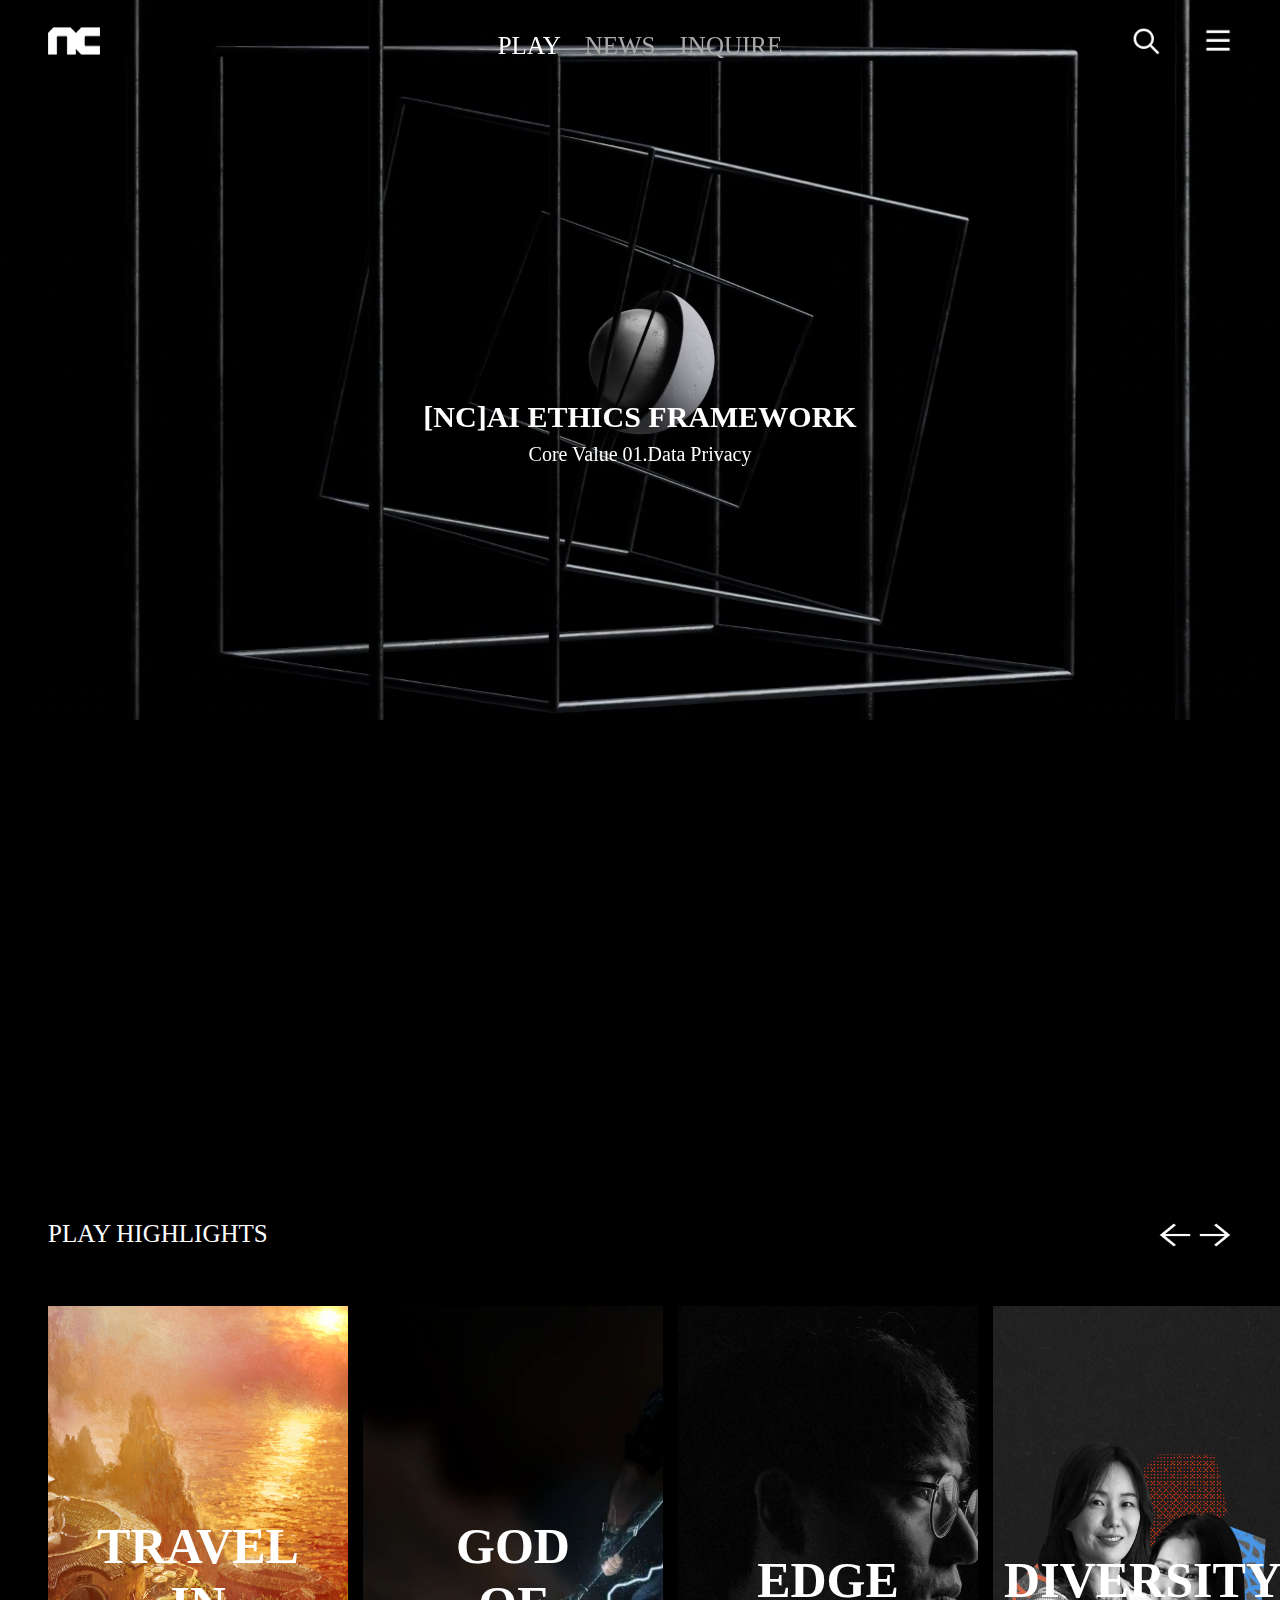
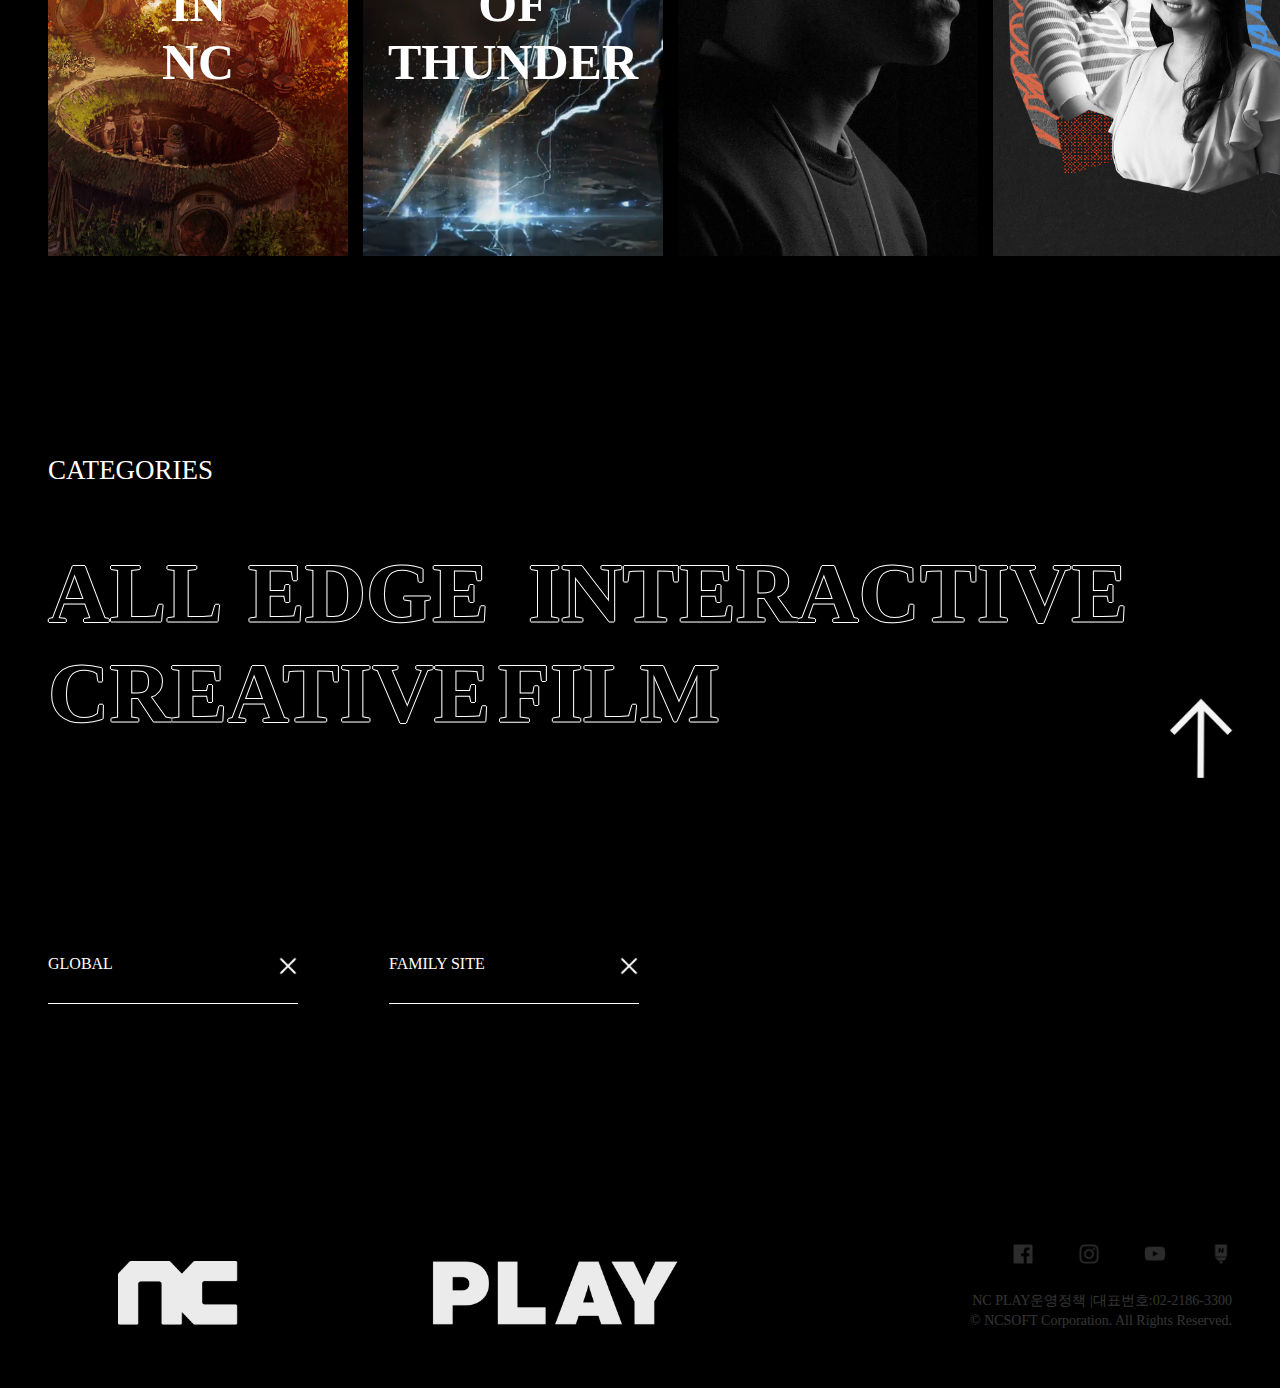
==== index.html @ 466b3824 "Add files via upload" ====
<!DOCTYPE html>
<html lang="en">
<head>
    <meta charset="UTF-8">
    <meta http-equiv="X-UA-Compatible" content="IE=edge">
    <meta name="viewport" content="width=device-width, initial-scale=1.0">
    <title>NCSOFT</title>
    <link rel="stylesheet" href="css/main.css">
    <link rel="preconnect" href="https://fonts.googleapis.com">
    <link rel="preconnect" href="https://fonts.gstatic.com" crossorigin>
</head>
<body>
<hr />
<div id="wrap">
    <!-- main_visual -->
    <div class="main_visual">
        <h2 class="blind">메인 배너</h2>
        <div class="banner">
            <video muted autoplay loop>
                <source src="images/Play/main_visual_video1.mp4" type="video/mp4">
            </video>
            <p>[NC]AI ETHICS FRAMEWORK<br />
            <em>Core Value 01.Data Privacy</em></p>
            <div class="banner_bg"></div>
        </div>
    </div>
    <!-- //main_visual -->
    <hr />

    <!-- header -->
    <header id="header">
    <!-- header_wrap -->
    <div class="header_wrap">
        <!-- header_inner -->
        <div class="header_inner">
            <!-- 로고 -->
            <h1 class="logo"><a href="index.html">NCSOFT로고</a></h1>
            <!-- 주메뉴 -->
            <nav class="gnb">
            <h2 class="blind">주메뉴</h2>
            <ul>
            <li class="on"><a href="index.html">PLAY</a></li>
            <li><a href="sub1.html">NEWS</a></li>
            <li><a href="sub2.html">INQUIRE</a></li>
            </ul>
            </nav>
            <!-- 전체메뉴 -->
            <div class="allMenu">
                <h2 class="blind">메뉴 전체보기</h2>
                <dl class="topMenu"><a href="#"></a>
                    <dt class="blind">탑메뉴</dt>
                    <dd><a href="#">PLAY</a>
                        <ul>
                        <li><a href="#">ALL</a></li>
                        <li><a href="#">EDGE</a></li>
                        <li><a href="#">INTERACTIVE</a></li>
                        <li><a href="#">CREATIVE</a></li>
                        <li><a href="#">FILM</a></li>
                        </ul>
                    </dd>
                    <dd><a href="#">NEWS</a>
                        <ul>
                        <li><a href="#">ALL</a></li>
                        <li><a href="#">INSIDE NC</a></li>
                        <li><a href="#">ESG</a></li>
                        <li><a href="#">FEATURED</a></li>
                        <li><a href="#">BRANDS</a></li>
                        <li><a href="#">R&D</a></li>
                        <li><a href="#">PRESS RELEASE</a></li>
                        </ul>
                    </dd>
                    <dd><a hef="#">SOCIAL</a>
                        <ul>
                        <li><a href="https://www.facebook.com/NCSOFT.Korea">FACEBOOK</a></li>
                        <li><a href="https://www.instagram.com/ncsoft.official/">INSTAGRAM</a></li>
                        <li><a href="https://www.youtube.com/user/ncsoft">YOUTUBE</a></li>
                        <li><a href="https://post.naver.com/ncsoft-corp">NAVER POST</a></li>
                        </ul>
                    </dd>
                    <dd><a href="#">GLOBAL</a>
                        <ul>
                        <li><a href="#">한국어</a></li>
                        <li><a href="#">ENGLISH</a></li>
                        <li><a href="#">日本語</a></li>
                        <li><a href="#">中文-繁體</a></li>
                        <li><a href="#">Tiếng Việt</a></li>
                        </ul>
                    </dd>
                </dl>
                <div class="topMenu_bg"></div>
            </div>
            <!-- 검색버튼 -->
            <a href="#" title="검색입력서식 열기" class="srch_open">검색서식열기</a>
        </div>
    <!-- //header_inner -->
    </div>
    <!-- 검색박스 -->
    <div class="srch_inner">
        <form action="#" method="get" class="srch">
            <fieldset>
            <legend class="blind">검색하기</legend>
                <label for="srch" class="blind">Search</label>
                <input type="serch" id="srch" placeholder="Search...">
                <button type="submit">검색</button>
            </fieldset>
            <dl>
                <dt>QUICK LINKS</dt>
                <dd><a href="#">버프툰</a></dd>
                <dd><a href="#">The Game Art</a></dd>
                <dd><a href="#">EDGE</a></dd>
                <dd><a href="#">Stories</a></dd>
            </dl>
        </form>
    </div>
    <a href="#" title="통합검색 닫기" class="btn_srch_close">통합검색 닫기</a>
    </header>
    <!-- //header_wrap -->
    <!-- //header -->
    <hr />

    

    <!-- container -->
    <main id="container">
        <!-- content1 -->
        <div class="content1">
            <div class="content1_inner">
                <h3>PLAY HIGHLIGHTS</h3>
                <div class="cont1_arrow">
                    <a href="#" class="btn_prev">이전 스크롤</a>
                    <a href="#" class="btn_next">다음 스크롤</a>
                </div>
                <div class="article_wrap">
                <!-- 1 -->
                <article>
                    <a href="#">
                        <span><img src="images/Play/content1_article1.png" alt="TRAVEL IN NC"></span>
                        <video  muted autoplay loop >
                            <source src="images/Play/vid_content1_article1.mp4" type="video/mp4">
                        </video>
                        <h4>TRAVEL<br/>IN<br/>NC</h4>
                        <a href="#" class="btn_more" alt="더보기"></a>
                    </a>
                </article>
                <!-- 2 -->
                <article>
                    <a href="#">
                        <span><img src="images/Play/content1_article2.png" alt="GOD OF THUNDER"></span>
                        <h4>GOD<br/>OF<br/>THUNDER</h4>
                        <a href="#" class="btn_more" alt="더보기"></a>
                    </a>
                </article>
                <!-- 3 -->
                <article>
                    <a href="#">
                        <span><img src="images/Play/vid_content1_article3.png" alt="EDGE"></span>
                        <!-- <video muted autoplay loop>
                            <source src="images/Play/vid_content1_article3.png" type="video/mp4">
                        </video> -->
                        <h4>EDGE</h4>
                        <a href="#" class="btn_more" alt="더보기"></a>
                    </a>
                </article>
                <!-- 4 -->
                <article>
                    <a href="#">
                        <span><img src="images/Play/content1_article4.png" alt="DIVERSITY"></span>
                        <video width="348" height="625" muted autoplay loop>
                            <source src="images/Play/vid_content1_article4.mp4" type="video/mp4">
                        </video>
                        <h4>DIVERSITY</h4>
                        <a href="#" class="btn_more" alt="더보기"></a>
                    </a>
                </article>
                <!-- 5 -->
                <article>
                    <a href="#">
                        <span><img src="images/Play/content1_article5.jpg" alt="GUILD WARS2"></span>
                        <!-- <video muted autoplay loop>
                            <source src="images/Play/vid_content1_article5.mp4" type="video/mp4">
                        </video> -->
                        <h4>GUILD<br/>WARS2</h4>
                        <a href="#" class="btn_more" alt="더보기"></a>
                    </a>
                </article>
                <!-- 6 -->
                <article>
                    <a href="#">
                        <span><img src="images/Play/content1_article6.png" alt="NC PLAY"></span>
                        <h4>NC<br/>PLAY</h4>
                        <a href="#" class="btn_more" alt="더보기"></a>
                    </a>
                </article>
                <!-- 7 -->
                <article>
                    <a href="#">
                        <span><img src="images/Play/content1_article7.png" alt="AI FRAME WORK"></span>
                        <h4>AI<br/>FRAME<br/>WORK</h4>
                        <a href="#" class="btn_more" alt="더보기"></a>
                    </a>
                </article>
                <!-- 8 -->
                <article>
                    <a href="#">
                        <span><img src="images/Play/content1_article8.jpg" alt="LINEAGE MONSTER ENCY"></span>
                        <h4>LINEAGE<br/>MONSTER<br/>ENCY</h4>
                        <a href="#" class="btn_more" alt="더보기"></a>
                    </a>
                </article>
                </div>
            </div>
        </div>
        <!-- //content1 -->

        <!-- content2 -->
        <div class="content2">
            <div class="content2_inner">
                <h3>CATEGORIES</h3>
                <ul>
                    <li><a href="#">ALL</a></li>
                    <li><a href="#">EDGE</a></li>
                    <li><a href="#">INTERACTIVE</a></li>
                    <li><a href="#">CREATIVE</a></li>
                    <li><a href="#">FILM</a></li>
                </ul>
                <div class="lis">
                <!-- 1 -->
                <article>
                    <a href="#">
                        <span><img src="images/Play/sub/content2_article1.png" alt="Stories"></span>
                        <p>2022.09.20 <span>Stories</span></p>
                        <h4>Guild Wars 2,Blade &amp; Soul|<br/>
                        Travel in NC #Autumn</h4>
                        <a href="#" class="btn_more" alt="더보기"></a>
                    </a>
                </article>
                <!-- 2 -->
                <article>
                    <a href="#">
                        <span><img src="images/Play/sub/content2_article2.png" alt="EDGE"></span>
                        <p>2022.09.20 <span>EDGE</span></p>
                        <h4>EDGE| AI에게 노래를 가르쳐주다</h4>
                        <a href="#" class="btn_more" alt="더보기"></a>
                    </a>
                </article>
                <!-- 3 -->
                <article>
                    <a href="#">
                        <span><img src="images/Play/sub/content2_article3.png" alt="EDGE"></span>
                        <p>2022.09.13 <span>EDGE</span></p>
                        <h4>EDGE|리니지W,또 다른 W를<br/>
                        만나다</h4>
                        <a href="#" class="btn_more" alt="더보기"></a>
                    </a>
                </article>
                <!-- 4 -->
                <article>
                    <a href="#">
                        <span><img src="images/Play/sub/content2_article4.jpg" alt="IP"></span>
                        <p>2022.09.07 <span>IP</span></p>
                        <h4>Lineage W x WONSOJU BI 영상</h4>
                        <a href="#" class="btn_more" alt="더보기"></a>
                    </a>
                </article>
                <!-- 5 -->
                <article>
                    <a href="#">
                        <span><img src="images/Play/sub/content2_article5.jpg" alt="IP"></span>
                        <p>2022.09.07 <span>IP</span></p>
                        <h4>Lineage W x WONSOJU</h4>
                        <a href="#" class="btn_more" alt="더보기"></a>
                    </a>
                </article>
                <!-- 6 -->
                <article>
                    <a href="#">
                        <span><img src="images/Play/sub/content2_article6.jpg" alt="IP"></span>
                        <p>2022.09.07 <span>IP</span></p>
                        <h4>Lineage W x WONSOJU 티징 영상</h4>
                        <a href="#" class="btn_more" alt="더보기"></a>
                    </a>
                </article>
                <!-- 7 -->
                <article>
                    <a href="#">
                        <span><img src="images/Play/sub/content2_article7.png" alt="Sound"></span>
                        <p>2022.09.07 <span>Sound</span></p>
                        <h4>The Making of &lt;Blade&amp;Soul2&gt; Sound<br />
                        Part2.MUSIC DESIGN</h4>
                        <a href="#" class="btn_more" alt="더보기"></a>
                    </a>
                </article>
                <!-- 8 -->
                <article>
                    <a href="#">
                        <span><img src="images/Play/sub/content2_article8.jpg" alt="IP"></span>
                        <p>2022.09.07 <span>IP</span></p>
                        <h4>Guild Wars 2|10thAnniversary<br />
                        Community Event Sketch</h4>
                        <a href="#" class="btn_more" alt="더보기"></a>
                    </a>
                </article>
                <!-- 9 -->
                <article>
                    <a href="#">
                        <span><img src="images/Play/sub/content2_article9.png" alt="EDGE"></span>
                        <p>2022.09.06 <span>EDGE</span></p>
                        <h4>EDGE|10년이란 시간이 빚어낸 길드워2</h4>
                        <a href="#" class="btn_more" alt="더보기"></a>
                    </a>
                </article>
                <!-- 10 -->
                <article>
                    <a href="#">
                        <span><img src="images/Play/sub/content2_article10.png" alt="Sound"></span>
                        <p>2022.09.01 <span>EDGE</span></p>
                        <h4>&lt;Blade&amp;Soul2&gt; 1st 10thAnniversary:REBORN</h4>
                        <a href="#" class="btn_more" alt="더보기"></a>
                    </a>
                </article>
                <!-- 11 -->
                <article>
                    <a href="#">
                        <span><img src="images/Play/sub/content2_article11.png" alt="Sound"></span>
                        <p>2022.08.31 <span>EDGE</span></p>
                        <h4>The Making of &lt;Blade&amp;Soul2&gt; Sound<br/>
                        Part1.SOUND DESIGN</h4>
                        <a href="#" class="btn_more" alt="더보기"></a>
                    </a>
                </article>
                <!-- 12 -->
                <article>
                    <a href="#">
                        <span><img src="images/Play/sub/content2_article12.png" alt="EDGE"></span>
                        <p>2022.08.30 <span>EDGE</span></p>
                        <h4>EDGE|창원NC파크,TL테마파크가 되다</h4>
                        <a href="#" class="btn_more" alt="더보기"></a>
                    </a>
                </article>
                </div>
                <div class="content2_inner_on_bg"></div>
            </div>
            <a href="#">+ VIEW MORE 1/20</a>
        </div>
        <!-- //content2 -->

        <!-- content3 -->
        <div class="content3">
            <div class="content3_inner">
                <div>
                    <div><a href="#">GLOBAL</a></div>
                <ul>
                <li><a href="#">한국어</a></li>
                <li><a href="#">ENGLISH</a></li>
                <li><a href="#">日本語</a></li>
                <li><a href="#">中文-繁體</a></li>
                <li><a href="#">Tiếng Việt</a></li>
                </ul>
                </div>
                <div>
                    <div><a href="#">FAMILY SITE</a></div>
                <ul>
                <li><a href="#">NCSOFT</a></li>
                <li><a href="#">NC DINOS</a></li>
                <li><a href="#">NC CULTURAL FOUNDATION</a></li>
                <li><a href="#">PLAYNC</a></li>
                <li><a href="#">NCSOFT CAREER</a></li>
                </ul>
                </div>
            </div>
        </div>
        <!-- //content3 -->
    </main>
    <!-- //container -->

    <!-- footer -->
    <footer id="footer">
        <div class="footer_inner">
            <h2 class="blind">footer 로고</h2>
            <div class="foot_banner">
                <video class="foot_video" muted autoplay loop>
                    <source src="images/Play/play_novel_footer_0712.mp4" type="video/mp4">
                </video>
                <div class="foot_banner_bg"></div>
            </div>
            <div class="sns">
                <ul>
                <li><a href="#"><img src="images/Play/sns-fb-dark.png" alt="페이스북"></a></li>
                <li><a href="#"><img src="images/Play/sns-instagram-dark.png" alt="인스타그램"></a></li>
                <li><a href="#"><img src="images/Play/sns-youtube-dark.png" alt="유튜브"></a></li>
                <li><a href="#"><img src="images/Play/sns-naverpost-dark.png" alt="네이버 포스트"></a></li>
                </ul>
            </div>
            <address>
                <span>NC PLAY운영정책 |</span><span>대표번호:02-2186-3300</span>
            </address>
            <div class="copy">&copy; NCSOFT Corporation. All Rights Reserved.</div>
        </div>
        <div class="top">
            <a href="#"><img src="images/Play/go-top-arrow-dark.png" alt="페이지 처음으로 이동"></a>
        </div>
    </footer>
    <!-- //footer -->
</div>
</body>
<script defer src="js/main.js"></script>
</html>
---- css/main.css ----
/* main.css */
@import url(reset.css);
/* font-family: 'Noto Sans KR', sans-serif; */
a{text-decoration: none;}
body{min-width: 768px}

/* 768px~ */
@media screen and (max-width: 768px) {
    body{ background-color: #000;}
    #wrap{max-width: 768px; margin: 0 auto;}
    /* .main_visual{}display: flex; justify-content: flex-end; */
    #header{width: 100%; z-index: 150; position: fixed; top: 0; left: 0;}
        .header_wrap{padding: 27px 48px;}
        .header_wrap::after{display: block; content: ''; clear: both;}
            .header_inner{float: left; width: 100%;}
    #container{margin-top: 200px; width: 100%;}
        .content1{padding-left: 48px; overflow-x: hidden; } 
        .content2{height: 300px; margin-top:100px; padding: 0 48px;}
        .content3{height: 88px; margin-top:300px; padding: 0 48px; }
    #footer{position: relative; padding: 0 48px; margin-top: 400px; padding-bottom: 45px;}
        .footer_inner{width: 100%;}
    
    /* main_visual */
    .main_visual{transform: scale(100%); transform-origin: center;} 
    .banner>video{width: 100%; height: 100%; margin: 0 auto; background-size: cover;}
    .banner>p{position: absolute; bottom: 122px; left:50%; transform: translateX(-50%);
        color: #fff; font-size: 20px; font-weight: bold; text-align: center; }
    .banner>p>em{font-size: 10px;}
    .banner_bg{z-index: -5; position: absolute; top: -300px; left: -240px;
        width: 500px; height: 1000px;
        opacity: 0;
        background-size: 50%;
        background: url(../images/Play/banner_bg_mob.png) no-repeat 50% 50%;
        transition: opacity 0.5s linear 0s;}
    .banner_bg.on{opacity: 1;}

    /* header */
    .header_inner>h1{width: 52px; height: 28px; text-indent: -9999px; overflow: hidden;
    background: url(../images/Play/header-nc-icon-dark.png) no-repeat 50% 50%;
    background-size: 52px 28px;}
    .gnb>ul{position: absolute; top: 32px; left: 50%; transform: translateX(-50%);}
    .gnb>ul>li{display: inline;}
    
    .gnb>ul>li.on>a{color: #fff;}
    .gnb>ul>li.on>a::after{content: ''; position: absolute; left: 0; bottom: -4px; width: 100%;
        border: 0.5px solid #fff; transform: scaleX(0); transform-origin: left;
        transition: transform 400ms cubic-bezier(0.770, 0.000, 0.175, 1.000) 0s;}
    .gnb>ul>li.on:hover>a::after{transform: scaleX(1);}
    .gnb>ul>li>a{font-size: 25px; color: #a9a9a9; padding: 0 10px;}
    
    /* 검색버튼 */
    .header_inner>a{display: block; position: absolute; top: 27px; right: 95px; width: 28px; height: 28px; margin-right: 25px;
        background: url(../images/Play/search-ic-search-dark.png) no-repeat 50% 50%; text-indent: -9999px; overflow: hidden;
        background-size: 28px 28px;}
    
    /* 검색박스 */
    .srch_inner{display: none;}
    .srch_inner.on{z-index: 1000; display: block; position: absolute; top: 0; left: 0; width: 100vw; height: 100vh;
        background: linear-gradient(180deg, rgba(0,0,0,1), rgba(0,0,0,0.8) 100%);
        }
    .srch_inner.on>form{margin: 0 auto;}
    .srch_inner.on>form>fieldset{width: 100%;}
    .srch_inner.on>form>fieldset>input{width: 100%; height: 100px; background-color: rgba(0,0,0,0);  margin: 0 auto; 
        border: none; border-bottom: 1px solid #a9a9a9; color: #fff; font-size: 40px; text-indent: 115px;} 
    .srch_inner.on>form>fieldset>button{position: absolute; top: 15px; left: 25px; width: 72px; height: 72px;
        background: url(../images/Play/search-ic-search-dark.png) no-repeat 50% 50%; background-size: 50%;
        text-indent: -9999px; overflow: hidden; }
    .srch_inner.on>form>dl{padding: 30px; line-height: 200%;}
    .srch_inner.on>form>dl>dt{color: #9ea6a8;}
    .srch_inner.on>form>dl>dd>a{color: #fff; font-weight: bold;}
    
    .btn_srch_close{display: none;}
    .btn_srch_close.on{z-index: 1000; display: block; position: absolute; right: 25px; top: 15px; width: 72px; height: 72px;
        background: url(../images/Play/search-ic-close-dark.png) no-repeat 50% 50%; background-size: 50%;
         text-indent: -9999px; overflow: hidden; }
    .btn_srch_close.on:hover{animation: exit_ani 0.3s linear 0s;}
    @keyframes exit_ani {
        0%{transform: rotate(0deg);}
        100%{transform: rotate(90deg);}
    }
    
    /* 전체메뉴 */
    .allMenu{width: 100%; height: 100%;}
    .allMenu>.topMenu>a{z-index: 60; position: absolute; right: 48px; top: 27px; width: 28px; height: 28px;
        background: url(../images/Play/header-menu-icon-dark.png) no-repeat 50% 50%;
        background-size: 28px 28px; text-indent: -9999px; overflow: hidden;
        transition: all 0.5s linear 0s;}
    .allMenu>div.topMenu_bg{opacity: 0; transition: all 0.5s linear 0s;}
    .allMenu>.topMenu>dd{display: none; opacity: 0; transition: opacity 0.5s linear 0s;}
    
    
    .allMenu.on>.topMenu>a{background: url(../images/Play/ic-close-dark.png) no-repeat 50% 50%;background-size: 28px 28px; }
    .allMenu.on>.topMenu>dd{z-index: 50; position: relative; display: block; float: left; width: 30%;opacity: 1;
        padding-left: 10px;  border-left: 0.5px solid #fff; padding-bottom: 40px;}
    
    .allMenu.on>.topMenu>dd:nth-of-type(1)>ul>li,.allMenu.on>.topMenu>dd:nth-of-type(2)>ul>li{padding-top: 20px;}
    .allMenu.on>.topMenu>dd:nth-of-type(1)>ul>li>a,.allMenu.on>.topMenu>dd:nth-of-type(2)>ul>li>a{font-weight: bold;}
    
    .allMenu.on>.topMenu>dd:nth-of-type(3)>ul>li,.allMenu.on>.topMenu>dd:nth-of-type(4)>ul>li{padding-top: 10px;}
    .allMenu.on>.topMenu>dd:nth-of-type(3)>ul>li>a,.allMenu.on>.topMenu>dd:nth-of-type(4)>ul>li>a{
        font-size: 16px;}
    
    
    .allMenu.on>.topMenu>dd>a{font-size: 16px;  color: #fff;}
    .allMenu.on>.topMenu>dd>ul>li>a{color: #fff;  font-size: 20px;}
    .allMenu.on>div.topMenu_bg{position: absolute; top: 0; left: 0; background-color: #000; width: 100%; height: 200%; opacity: 1;}
    
    
    
    /* content1 */
    .content1_inner::after{content: ''; display: block; clear: both;}
    .content1_inner{min-width: 768px;  position: relative; overflow: hidden;}
    
    .content1_inner>h3{font-size: 25px; color: #fff; margin-bottom: 58px;}
    .content1_inner>.cont1_arrow{position: absolute; top: 0; right: 48px;}
    .content1_inner>.cont1_arrow>a.btn_prev{display: inline-block; width: 35px; height: 30px; background: url(../images/Play/ic-swipe-prev.png) no-repeat 50% 50%;
    background-size: 35px 30px; text-indent: -9999px; overflow: hidden;}
    .content1_inner>.cont1_arrow>a.btn_next{display: inline-block; width: 35px; height: 30px; background: url(../images/Play/ic-swipe-next.png) no-repeat 50% 50%;
        background-size: 35px 30px; text-indent: -9999px; overflow: hidden;}
    
    .content1_inner>.article_wrap{display: flex;
        width: 3050px; transition: all 0.5s linear 0s;}
    .content1_inner>.article_wrap>article{opacity: 1; position: relative; 
        width: 300px; height: 550px; margin-right: 15px;}
    .content1_inner>.article_wrap>article:last-child{ margin-right:0px;}
    
    .content1_inner>.article_wrap>article>a>span{overflow: hidden; display: block;}
    .content1_inner>.article_wrap>article>a>span>img{width: 348px; height: 625px; background-size: cover;
        transition: all 0.5s linear 0s;}
    .content1_inner>.article_wrap>article>a>video{display: none; width: 300px; height: 550px;}
    .content1_inner>.article_wrap>article>a>h4{z-index: 50; margin: 0 auto; position: absolute;
     text-align: center; color: #fff; font-size: 50px; font-weight: bold; opacity: 1;
     transition: all 0.5s linear 0s;}
    
    .content1_inner>.article_wrap>article:nth-of-type(1)>a>h4{left: 50%; transform: translateX(-50%);  bottom: 30%; transform: rotateY(-50%);}
    .content1_inner>.article_wrap>article:nth-of-type(2)>a>h4{left: 50%; transform: translateX(-50%);  bottom: 30%; transform: rotateY(-50%);}
    .content1_inner>.article_wrap>article:nth-of-type(3)>a>h4{left: 50%; transform: translateX(-50%);  bottom: 45%; transform: rotateY(-50%);}
    .content1_inner>.article_wrap>article:nth-of-type(4)>a>h4{left: 50%; transform: translateX(-50%);  bottom: 45%; transform: rotateY(-50%);}
    .content1_inner>.article_wrap>article:nth-of-type(5)>a>h4{left: 50%; transform: translateX(-50%);  bottom: 40%; transform: rotateY(-50%);}
    .content1_inner>.article_wrap>article:nth-of-type(6)>a>h4{left: 50%; transform: translateX(-50%);  bottom: 40%; transform: rotateY(-50%);}
    .content1_inner>.article_wrap>article:nth-of-type(7)>a>h4{left: 50%; transform: translateX(-50%);  bottom: 35%; transform: rotateY(-50%);}
    .content1_inner>.article_wrap>article:nth-of-type(8)>a>h4{left: 50%; transform: translateX(-50%);  bottom: 35%; transform: rotateY(-50%);}
    
    
    /* content1 hover */
    .content1_inner>.article_wrap>article:hover>a>h4{opacity: 0;}
    .content1_inner>.article_wrap>article:hover>a>span>img{transform: scale(120%);}
    .content1_inner>.article_wrap>article:nth-of-type(1):hover>a>span>img{display: none;}
    .content1_inner>.article_wrap>article:nth-of-type(4):hover>a>span>img{display: none;}
    .content1_inner>.article_wrap>article:hover>a>video{display: block; width: 300px; height: 550px; }
    
    
    /* content2 */
    .content2>a{display: none;}
    div.content2_inner>h3{font-size: 27px; color: #fff; margin-bottom: 58px;}
    
    div.content2_inner>ul{position: relative;}
    div.content2_inner>ul>li{display: flex; padding-right: 102px;}
    div.content2_inner>ul>li:nth-of-type(2){position: absolute; top: 0; left: 120px;}
    div.content2_inner>ul>li:nth-of-type(3){position: absolute; top: 0px; left: 280px;}
    div.content2_inner>ul>li:nth-of-type(4){position: absolute; top: 100px; left: 0;}
    div.content2_inner>ul>li:nth-of-type(5){position: absolute; top: 100px; left: 250px;}
    
    div.content2_inner>ul>li>a{font-size: 45px; color: #000; font-weight: bold;
        text-shadow: -1px 0 #fff, 0 1px #fff, 1px 0 #fff, 0 -1px #fff;
        transition: all 0.5s linear 0s;}
    div.content2_inner>ul>li:hover>a{color: #fff; font-weight: bold;
            text-shadow: -1px 0 #fff, 0 1px #fff, 1px 0 #fff, 0 -1px #fff;}
    
    
    div.content2_inner>.lis>article{display: none;}
    div.content2_inner>article>span>img{width: 100%; height: 100%;}
    
    /*content2_inner_on*/
    div.content2_inner.on>ul{position: relative;}
    div.content2_inner.on>ul>li{ position: absolute; top: 100px; display: flex; padding-right: 20px;}
    div.content2_inner.on>ul>li:nth-child(1){ left: 150px; }
    div.content2_inner.on>ul>li:nth-child(2){ left: 300px; }
    div.content2_inner.on>ul>li:nth-child(3){ left: 500px; }
    div.content2_inner.on>ul>li:nth-child(4){ left: 900px; }
    div.content2_inner.on>ul>li:nth-child(5){ left: 1200px; }
    div.content2_inner.on>ul>li>a{font-size: 50px;}
    
    div.content2_inner.on>ul{z-index: 50; position: relative; top: -2900px; margin: 0 auto;}
    div.content2_inner.on>.lis{position: relative; top: 500px; display: flex; flex-wrap: wrap; justify-content: space-between;
        border: 1px solid red; }
    div.content2_inner.on>.lis>article{z-index: 50; display: flex;  position: relative; 
        top: -3000px; width: 450px; margin-bottom: 50px; }
    div.content2_inner.on>.lis>article>a{display: block;}
    div.content2_inner.on>.lis>article>a>.btn_more{display: block; position: absolute; background:url(../images/Play/ic-share-more.png) no-repeat 50% 50%;
        width: 48px; height: 48px;}
    div.content2_inner.on>.lis>article>a>span>img{ width: 100%; height: 100%;}
    div.content2_inner.on>.lis>article>a>p{color: #fff; position: absolute; bottom: 158px; left: 44px; font-weight: bold;}
    div.content2_inner.on>.lis>article>a>h4{color: #fff; position: absolute; bottom: 34px; left: 44px; font-weight: bold;
        font-size: 25px;}
    
    /* div.content2_inner.on>.content2_inner_on_bg{ position: absolute; top: 0; left: 0; background-color: #000; width: 100%; height: 100%;} */
    
    /* content3 */
    div.content3_inner>div::after{content: ''; display: block; clear: both;}
    div.content3_inner>div{float: left; width: 600px; margin: 0 auto; margin-right: 91px; margin-bottom: 100px }
    div.content3_inner>div>div a{display: block; width: 100%; padding-bottom: 30px; font-size: 16px; color: #fff; 
        border-bottom: 1px solid #fff; background: url(../images/Play/ic-close-dark.png) no-repeat 100% 5%;
        background-size: 20px;}
    
    div.content3_inner>div>ul>li{padding: 10px 0; }
    div.content3_inner>div>ul{ display: none; opacity: 0; }
    div.content3_inner>div>ul>li>a{color: #9ea6a8;}
    
    
    div.content3_inner>div:nth-child(1).on>ul{display: block; opacity: 1;}
    div.content3_inner>div:nth-child(2).on>ul{display: block; opacity: 1;}
    
    /* footer */
    .footer_inner{position: relative;}
    .footer_inner>.foot_banner>.foot_banner_bg{width: 600px; height: 100px; background: url(../images/Play/footer-logo-dark.png) no-repeat 50% 50%;
        background-size: 100%;}
    .footer_inner>.foot_banner>.foot_video{position: absolute; left: 150px; top:-10px; width: 160px; height: 119px;}
    .footer_inner>.sns{margin-left: 150px; margin-top: 50px;}
    
    
    .footer_inner>.sns>ul>li{display: inline; padding-left: 40px; opacity: 0.2;
        transition: opacity 0.2s linear 0s;}
    .footer_inner>.sns>ul>li:hover{opacity: 1;}
    .footer_inner>.sns>ul>li>a>img{height: 22px;}
    .footer_inner>address{margin-left: 160px; margin-top: 50px; color: #fff; font-size: 14px;}
    .footer_inner>address>span{ opacity: 0.2; 
        transition: opacity 0.2s linear 0s; cursor: pointer;}    
    .footer_inner>address>span:hover{opacity: 1;}
    
    .footer_inner>.copy{margin-left: 150px; color: #fff; opacity: 0.2;  font-size: 14px;}
    
    
    
    /* top 버튼 */
    #footer>.top{position: absolute; right: 50%; bottom: 750px; transform: scale(70%);}
    #footer>.top>a>img{width: 68px; height: 86px;}
    #footer>.top:hover{animation: top_ani 0.8s linear 0s infinite;}
    @keyframes top_ani {
        0%{transform: translateY(0px) scale(70%);}
        100%{transform: translateY(-100px) scale(70%);}
    }
}

/* 1024px~ */
@media screen and (min-width: 769px) and (max-width:1439px) {
    body{background-color: #000;}
    #wrap{min-width: 1024px; max-width:1439px; margin: 0 auto;}
/* .main_visual{}display: flex; justify-content: flex-end; */
#header{width: 100%; z-index: 150; position: fixed; top: 0; left: 0;}
    .header_wrap{padding: 27px 48px;}
    .header_wrap::after{display: block; content: ''; clear: both;}
        .header_inner{float: left; width: 100%;}
#container{margin-top: 500px; width: 100%;}
    .content1{padding-left: 48px; } 
    .content2{height: 400px; margin-top:199px; padding: 0 48px;}
    .content3{height: 88px; margin-top:100px; padding: 0 48px; }
#footer{position: relative; padding: 0 48px; margin-top: 200px; padding-bottom: 45px;}
    .footer_inner{width: 100%;}

/* main_visual */
.main_visual{transform: scale(100%); transform-origin: center;} 
.banner>video{width: 100%; height: 100%; margin: 0 auto; background-size: cover;}
.banner>p{position: absolute; top: 400px; left:50%; transform: translateX(-50%);
    color: #fff; font-size: 30px; font-weight: bold; text-align: center; }
.banner>p>em{font-size: 20px;}
.banner_bg{z-index: -5; position: absolute; top: -200px; left: -200px;
    width: 1000px; height:600px;
    background-size : 1000px 600px;
    background: url(../images/Play/banner_bg_pc_2.png) no-repeat 50% 50%;
}


/* header */
.header_inner>h1{width: 52px; height: 28px; text-indent: -9999px; overflow: hidden;
background: url(../images/Play/header-nc-icon-dark.png) no-repeat 50% 50%;
background-size: 52px 28px;}
.gnb>ul{position: absolute; top: 32px; left: 50%; transform: translateX(-50%);}
.gnb>ul>li{display: inline;}

.gnb>ul>li.on>a{color: #fff;}
.gnb>ul>li.on>a::after{content: ''; position: absolute; left: 0; bottom: -4px; width: 100%;
    border: 0.5px solid #fff; transform: scaleX(0); transform-origin: left;
    transition: transform 400ms cubic-bezier(0.770, 0.000, 0.175, 1.000) 0s;}
.gnb>ul>li.on:hover>a::after{transform: scaleX(1);}
.gnb>ul>li>a{font-size: 25px; color: #a9a9a9; padding: 0 10px;}

/* 검색버튼 */
.header_inner>a{display: block; position: absolute; top: 27px; right: 95px; width: 28px; height: 28px; margin-right: 25px;
    background: url(../images/Play/search-ic-search-dark.png) no-repeat 50% 50%; text-indent: -9999px; overflow: hidden;
    background-size: 28px 28px;}

/* 검색박스 */
.srch_inner{display: none;}
.srch_inner.on{z-index: 1000; display: block; position: absolute; top: 0; left: 0; width: 100vw; height: 100vh;
    background: linear-gradient(180deg, rgba(0,0,0,1), rgba(0,0,0,0.8) 100%);
    }
.srch_inner.on>form{margin: 0 auto;}
.srch_inner.on>form>fieldset{width: 100%;}
.srch_inner.on>form>fieldset>input{width: 100%; height: 100px; background-color: rgba(0,0,0,0);  margin: 0 auto; 
    border: none; border-bottom: 1px solid #a9a9a9; color: #fff; font-size: 40px; text-indent: 115px;} 
.srch_inner.on>form>fieldset>button{position: absolute; top: 15px; left: 25px; width: 72px; height: 72px;
    background: url(../images/Play/search-ic-search-dark.png) no-repeat 50% 50%; background-size: 50%;
    text-indent: -9999px; overflow: hidden; }
.srch_inner.on>form>dl{padding: 30px; line-height: 200%;}
.srch_inner.on>form>dl>dt{color: #9ea6a8;}
.srch_inner.on>form>dl>dd>a{color: #fff; font-weight: bold;}

.btn_srch_close{display: none;}
.btn_srch_close.on{z-index: 1000; display: block; position: absolute; right: 25px; top: 15px; width: 72px; height: 72px;
    background: url(../images/Play/search-ic-close-dark.png) no-repeat 50% 50%; background-size: 50%;
     text-indent: -9999px; overflow: hidden; }
.btn_srch_close.on:hover{animation: exit_ani 0.3s linear 0s;}
@keyframes exit_ani {
    0%{transform: rotate(0deg);}
    100%{transform: rotate(90deg);}
}

/* 전체메뉴 */
.allMenu{width: 100%; height: 100%;}
.allMenu>.topMenu>a{z-index: 60; position: absolute; right: 48px; top: 27px; width: 28px; height: 28px;
    background: url(../images/Play/header-menu-icon-dark.png) no-repeat 50% 50%;
    background-size: 28px 28px; text-indent: -9999px; overflow: hidden;
    transition: all 0.5s linear 0s;}
.allMenu>div.topMenu_bg{opacity: 0; transition: all 0.5s linear 0s;}
.allMenu>.topMenu>dd{display: none; opacity: 0; transition: opacity 0.5s linear 0s;}


.allMenu.on>.topMenu>a{background: url(../images/Play/ic-close-dark.png) no-repeat 50% 50%;background-size: 28px 28px; }
.allMenu.on>.topMenu>dd{z-index: 50; position: relative; display: block; float: left; width: 30%;opacity: 1;
    padding-left: 10px;  border-left: 0.5px solid #fff; padding-bottom: 40px;}

.allMenu.on>.topMenu>dd:nth-of-type(1)>ul>li,.allMenu.on>.topMenu>dd:nth-of-type(2)>ul>li{padding-top: 20px;}
.allMenu.on>.topMenu>dd:nth-of-type(1)>ul>li>a,.allMenu.on>.topMenu>dd:nth-of-type(2)>ul>li>a{font-weight: bold;}

.allMenu.on>.topMenu>dd:nth-of-type(3)>ul>li,.allMenu.on>.topMenu>dd:nth-of-type(4)>ul>li{padding-top: 10px;}
.allMenu.on>.topMenu>dd:nth-of-type(3)>ul>li>a,.allMenu.on>.topMenu>dd:nth-of-type(4)>ul>li>a{
    font-size: 20px;}


.allMenu.on>.topMenu>dd>a{font-size: 20px;  color: #fff;}
.allMenu.on>.topMenu>dd>ul>li>a{color: #fff;  font-size: 40px;}
.allMenu.on>div.topMenu_bg{position: absolute; top: 0; left: 0; background-color: #000; width: 100%; height: 200%; opacity: 1;}



/* content1 */
.content1_inner::after{content: ''; display: block; clear: both;}
.content1_inner{min-width: 1024px;  position: relative; overflow: hidden;}

.content1_inner>h3{font-size: 25px; color: #fff; margin-bottom: 58px;}
.content1_inner>.cont1_arrow{position: absolute; top: 0; right: 48px;}
.content1_inner>.cont1_arrow>a.btn_prev{display: inline-block; width: 35px; height: 30px; background: url(../images/Play/ic-swipe-prev.png) no-repeat 50% 50%;
background-size: 35px 30px; text-indent: -9999px; overflow: hidden;}
.content1_inner>.cont1_arrow>a.btn_next{display: inline-block; width: 35px; height: 30px; background: url(../images/Play/ic-swipe-next.png) no-repeat 50% 50%;
    background-size: 35px 30px; text-indent: -9999px; overflow: hidden;}

.content1_inner>.article_wrap{display: flex;
    width: 3050px; transition: all 0.5s linear 0s;}
.content1_inner>.article_wrap>article{opacity: 1; position: relative; 
    width: 300px; height: 550px; margin-right: 15px;}
.content1_inner>.article_wrap>article:last-child{ margin-right:0px;}

.content1_inner>.article_wrap>article>a>span{overflow: hidden; display: block;}
.content1_inner>.article_wrap>article>a>span>img{width: 348px; height: 625px; background-size: cover;
    transition: all 0.5s linear 0s;}
.content1_inner>.article_wrap>article>a>video{display: none; width: 300px; height: 100%;}
.content1_inner>.article_wrap>article>a>h4{z-index: 50; margin: 0 auto; position: absolute;
 text-align: center; color: #fff; font-size: 50px; font-weight: bold; opacity: 1;
 transition: all 0.5s linear 0s;}

.content1_inner>.article_wrap>article:nth-of-type(1)>a>h4{left: 50%; transform: translateX(-50%);  bottom: 30%; transform: rotateY(-50%);}
.content1_inner>.article_wrap>article:nth-of-type(2)>a>h4{left: 50%; transform: translateX(-50%);  bottom: 30%; transform: rotateY(-50%);}
.content1_inner>.article_wrap>article:nth-of-type(3)>a>h4{left: 50%; transform: translateX(-50%);  bottom: 45%; transform: rotateY(-50%);}
.content1_inner>.article_wrap>article:nth-of-type(4)>a>h4{left: 50%; transform: translateX(-50%);  bottom: 45%; transform: rotateY(-50%);}
.content1_inner>.article_wrap>article:nth-of-type(5)>a>h4{left: 50%; transform: translateX(-50%);  bottom: 40%; transform: rotateY(-50%);}
.content1_inner>.article_wrap>article:nth-of-type(6)>a>h4{left: 50%; transform: translateX(-50%);  bottom: 40%; transform: rotateY(-50%);}
.content1_inner>.article_wrap>article:nth-of-type(7)>a>h4{left: 50%; transform: translateX(-50%);  bottom: 35%; transform: rotateY(-50%);}
.content1_inner>.article_wrap>article:nth-of-type(8)>a>h4{left: 50%; transform: translateX(-50%);  bottom: 35%; transform: rotateY(-50%);}


/* content1 hover */
.content1_inner>.article_wrap>article:hover>a>h4{opacity: 0;}
.content1_inner>.article_wrap>article:hover>a>span>img{transform: scale(120%);}
.content1_inner>.article_wrap>article:nth-of-type(1):hover>a>span>img{display: none;}
.content1_inner>.article_wrap>article:nth-of-type(4):hover>a>span>img{display: none;}
.content1_inner>.article_wrap>article:hover>a>video{display: block; width: 300px; height: 100%; }


/* content2 */
.content2>a{display: none;}
div.content2_inner>h3{font-size: 27px; color: #fff; margin-bottom: 58px;}

div.content2_inner>ul{position: relative;}
div.content2_inner>ul>li{display: flex; padding-right: 102px;}
div.content2_inner>ul>li:nth-of-type(2){position: absolute; top: 0; left: 200px;}
div.content2_inner>ul>li:nth-of-type(3){position: absolute; top: 0px; left: 480px;}
div.content2_inner>ul>li:nth-of-type(4){position: absolute; top: 100px; left: 0;}
div.content2_inner>ul>li:nth-of-type(5){position: absolute; top: 100px; left: 450px;}

div.content2_inner>ul>li>a{font-size: 85px; color: #000; font-weight: bold;
    text-shadow: -1px 0 #fff, 0 1px #fff, 1px 0 #fff, 0 -1px #fff;
    transition: all 0.5s linear 0s;}
div.content2_inner>ul>li:hover>a{color: #fff; font-weight: bold;
        text-shadow: -1px 0 #fff, 0 1px #fff, 1px 0 #fff, 0 -1px #fff;}


div.content2_inner>.lis>article{display: none;}
div.content2_inner>article>span>img{width: 100%; height: 100%;}

/*content2_inner_on*/
div.content2_inner.on>ul{position: relative;}
div.content2_inner.on>ul>li{ position: absolute; top: 100px; display: flex; padding-right: 20px;}
div.content2_inner.on>ul>li:nth-child(1){ left: 150px; }
div.content2_inner.on>ul>li:nth-child(2){ left: 300px; }
div.content2_inner.on>ul>li:nth-child(3){ left: 500px; }
div.content2_inner.on>ul>li:nth-child(4){ left: 900px; }
div.content2_inner.on>ul>li:nth-child(5){ left: 1200px; }
div.content2_inner.on>ul>li>a{font-size: 50px;}

div.content2_inner.on>ul{z-index: 50; position: relative; top: -2900px; margin: 0 auto;}
div.content2_inner.on>.lis{position: relative; top: 500px; display: flex; flex-wrap: wrap; justify-content: space-between;
    border: 1px solid red; }
div.content2_inner.on>.lis>article{z-index: 50; display: flex;  position: relative; 
    top: -3000px; width: 450px; margin-bottom: 50px; }
div.content2_inner.on>.lis>article>a{display: block;}
div.content2_inner.on>.lis>article>a>.btn_more{display: block; position: absolute; background:url(../images/Play/ic-share-more.png) no-repeat 50% 50%;
    width: 48px; height: 48px;}
div.content2_inner.on>.lis>article>a>span>img{ width: 100%; height: 100%;}
div.content2_inner.on>.lis>article>a>p{color: #fff; position: absolute; bottom: 158px; left: 44px; font-weight: bold;}
div.content2_inner.on>.lis>article>a>h4{color: #fff; position: absolute; bottom: 34px; left: 44px; font-weight: bold;
    font-size: 25px;}

/* div.content2_inner.on>.content2_inner_on_bg{ position: absolute; top: 0; left: 0; background-color: #000; width: 100%; height: 100%;} */

/* content3 */
div.content3_inner>div::after{content: ''; display: block; clear: both;}
div.content3_inner>div{float: left; width: 250px; margin-right: 91px;}
div.content3_inner>div>div a{display: block; width: 100%; padding-bottom: 30px; font-size: 16px; color: #fff; 
    border-bottom: 1px solid #fff; background: url(../images/Play/ic-close-dark.png) no-repeat 100% 5%;
    background-size: 20px;}

div.content3_inner>div>ul>li{padding: 10px 0; }
div.content3_inner>div>ul{ display: none; opacity: 0; }
div.content3_inner>div>ul>li>a{color: #9ea6a8;}


div.content3_inner>div:nth-child(1).on>ul{display: block; opacity: 1;}
div.content3_inner>div:nth-child(2).on>ul{display: block; opacity: 1;}

/* footer */
.footer_inner{position: relative;}
.footer_inner>.foot_banner>.foot_banner_bg{width: 700px; height: 100px; background: url(../images/Play/footer-logo-dark.png) no-repeat 50% 50%;
    background-size: 80%;}
.footer_inner>.foot_banner>.foot_video{position: absolute; left: 210px; top:-10px; width: 160px; height: 119px;}
.footer_inner>.sns{position: absolute; right: 0; top:0;}


.footer_inner>.sns>ul>li{display: inline; padding-left: 40px; opacity: 0.2;
    transition: opacity 0.2s linear 0s;}
.footer_inner>.sns>ul>li:hover{opacity: 1;}
.footer_inner>.sns>ul>li>a>img{height: 22px;}
.footer_inner>address{position: absolute; right: 0; top: 49px; color: #fff; font-size: 14px;}
.footer_inner>address>span{ opacity: 0.2; 
    transition: opacity 0.2s linear 0s; cursor: pointer;}    
.footer_inner>address>span:hover{opacity: 1;}

.footer_inner>.copy{position: absolute; right: 0; top: 70px; color: #fff; opacity: 0.2;  font-size: 14px;}



/* top 버튼 */
#footer>.top{position: absolute; right: 45px; bottom: 605px;}
#footer>.top>a>img{width: 68px; height: 86px;}
#footer>.top:hover{animation: top_ani 0.8s linear 0s infinite;}
@keyframes top_ani {
    0%{transform: translateY(0px);}
    100%{transform: translateY(-100px);}
}
}


/* 1440px~ */
@media screen and (min-width: 1440px){
body{background-color: #000;}
#wrap{min-width: 1440px;  margin: 0 auto;}
/* .main_visual{}display: flex; justify-content: flex-end; */
#header{position: fixed; width: 100%; z-index: 150;top: 0; left: 0;}
    .header_wrap{padding: 27px 48px;}
    .header_wrap::after{display: block; content: ''; clear: both;}
        .header_inner{float: left; width: 100%;}
#container{margin-top: 1093px;}
    .content1{padding-left: 48px; overflow-x: hidden;} 
    .content2{height: 621px; margin-top:199px; padding: 0 48px;}
    .content3{height: 88px; margin-top:354px; padding: 0 48px;}
#footer{position: relative; padding: 0 48px; margin-top: 400px; padding-bottom: 45px;}
    .footer_inner{width: 100%;}

/* main_visual */
.main_visual{transform: scale(100%); transform-origin: center;} 
.banner>video{width: 100%; height: 100%; margin: 0 auto; background-size: cover;}
.banner>p{position: absolute; bottom: 122px; left:50%; transform: translateX(-50%);
    color: #fff; font-size: 40px; font-weight: bold; text-align: center; }
.banner>p>em{font-size: 20px;}
.banner_bg{z-index: -5; position: absolute; top: -500px; left: -650px;
    width: 2500px; height: 2000px;
    background-size: 50%;
    background: url(../images/Play/banner_bg_pc.png) no-repeat 50% 50%;
}

/* header */
.header_inner>h1{width: 52px; height: 28px; text-indent: -9999px; overflow: hidden;
background: url(../images/Play/header-nc-icon-dark.png) no-repeat 50% 50%;
background-size: 52px 28px;}
.gnb>ul{position: absolute; top: 32px; left: 50%; transform: translateX(-50%);}
.gnb>ul>li{display: inline;}

.gnb>ul>li.on>a{color: #fff;}
.gnb>ul>li.on>a::after{content: ''; position: absolute; left: 0; bottom: -4px; width: 100%;
    border: 0.5px solid #fff; transform: scaleX(0); transform-origin: left;
    transition: transform 400ms cubic-bezier(0.770, 0.000, 0.175, 1.000) 0s;}
.gnb>ul>li.on:hover>a::after{transform: scaleX(1);}
.gnb>ul>li>a{font-size: 25px; color: #a9a9a9; padding: 0 10px;}

/* 검색버튼 */
.header_inner>a{display: block; position: absolute; top: 27px; right: 95px; width: 28px; height: 28px; margin-right: 25px;
    background: url(../images/Play/search-ic-search-dark.png) no-repeat 50% 50%; text-indent: -9999px; overflow: hidden;
    background-size: 28px 28px;}

/* 검색박스 */
.srch_inner{display: none;  opacity: 0;}
.srch_inner.on{z-index: 1000; display: block; position: absolute; top: 0; left: 0; width: 100vw; height: 100vh;
    background: linear-gradient(180deg, rgba(0,0,0,1), rgba(0,0,0,0.8) 100%); opacity: 1;
   }
.srch_inner.on>form{margin: 0 auto;}
.srch_inner.on>form>fieldset{width: 100%;}
.srch_inner.on>form>fieldset>input{width: 100%; height: 100px; background-color: rgba(0,0,0,0);  margin: 0 auto; 
    border: none; border-bottom: 1px solid #a9a9a9; color: #fff; font-size: 40px; text-indent: 115px;} 
.srch_inner.on>form>fieldset>button{position: absolute; top: 15px; left: 25px; width: 72px; height: 72px;
    background: url(../images/Play/search-ic-search-dark.png) no-repeat 50% 50%; background-size: 50%;
    text-indent: -9999px; overflow: hidden; }
.srch_inner.on>form>dl{padding: 30px; line-height: 200%;}
.srch_inner.on>form>dl>dt{color: #9ea6a8;}
.srch_inner.on>form>dl>dd>a{color: #fff; font-weight: bold;}

.btn_srch_close{display: none;}
.btn_srch_close.on{z-index: 1000; display: block; position: absolute; right: 25px; top: 15px; width: 72px; height: 72px;
    background: url(../images/Play/search-ic-close-dark.png) no-repeat 50% 50%; background-size: 50%;
     text-indent: -9999px; overflow: hidden; }
.btn_srch_close.on:hover{animation: exit_ani 0.3s linear 0s;}
@keyframes exit_ani {
    0%{transform: rotate(0deg);}
    100%{transform: rotate(90deg);}
}

/* 전체메뉴 */
.allMenu{width: 100%; height: 100%;}
.allMenu>.topMenu>a{z-index: 60; position: absolute; right: 48px; top: 27px; width: 28px; height: 28px;
    background: url(../images/Play/header-menu-icon-dark.png) no-repeat 50% 50%;
    background-size: 28px 28px; text-indent: -9999px; overflow: hidden;
    transition: all 0.5s linear 0s;}
.allMenu>div.topMenu_bg{opacity: 0; transition: all 0.5s linear 0s;}
.allMenu>.topMenu>dd{display: none; opacity: 0; transition: opacity 0.5s linear 0s;}


.allMenu.on>.topMenu>a{background: url(../images/Play/ic-close-dark.png) no-repeat 50% 50%;background-size: 28px 28px; }
.allMenu.on>.topMenu>dd{z-index: 50; position: relative; display: block; float: left; width: 30%;opacity: 1;
    padding-left: 10px;  border-left: 0.5px solid #fff; padding-bottom: 40px;}

.allMenu.on>.topMenu>dd:nth-of-type(1)>ul>li,.allMenu.on>.topMenu>dd:nth-of-type(2)>ul>li{padding-top: 20px;}
.allMenu.on>.topMenu>dd:nth-of-type(1)>ul>li>a,.allMenu.on>.topMenu>dd:nth-of-type(2)>ul>li>a{font-weight: bold;}

.allMenu.on>.topMenu>dd:nth-of-type(3)>ul>li,.allMenu.on>.topMenu>dd:nth-of-type(4)>ul>li{padding-top: 10px;}
.allMenu.on>.topMenu>dd:nth-of-type(3)>ul>li>a,.allMenu.on>.topMenu>dd:nth-of-type(4)>ul>li>a{
    font-size: 20px;}


.allMenu.on>.topMenu>dd>a{font-size: 20px;  color: #fff;}
.allMenu.on>.topMenu>dd>ul>li>a{color: #fff;  font-size: 40px;}
.allMenu.on>div.topMenu_bg{position: absolute; top: 0; left: 0; background-color: #000; width: 100%; height: 200%; opacity: 1;}



/* content1 */

.content1_inner{min-width: 1440px;  position: relative;  }

.content1_inner>h3{font-size: 27px; color: #fff; margin-bottom: 58px;}
.content1_inner>.cont1_arrow{position: absolute; top: 0; right: 48px;}
.content1_inner>.cont1_arrow>a.btn_prev{display: inline-block; width: 35px; height: 30px; background: url(../images/Play/ic-swipe-prev.png) no-repeat 50% 50%;
background-size: 35px 30px; text-indent: -9999px; overflow: hidden;}
.content1_inner>.cont1_arrow>a.btn_next{display: inline-block; width: 35px; height: 30px; background: url(../images/Play/ic-swipe-next.png) no-repeat 50% 50%;
    background-size: 35px 30px; text-indent: -9999px; overflow: hidden;}

.content1_inner>.article_wrap{display: flex; align-items:flex-start;
    width: 3050px; transition: all 0.5s linear 0s;}
.content1_inner>.article_wrap>article{opacity: 1; position: relative; 
    width: 348px; height: 625px; margin-right: 25px;}
.content1_inner>.article_wrap>article:last-child{ margin-right:0px;}

.content1_inner>.article_wrap>article>a>span{overflow: hidden; display: block;}
.content1_inner>.article_wrap>article>a>span>img{width: 348px; height: 625px; background-size: cover;
    transition: all 0.5s linear 0s;}
.content1_inner>.article_wrap>article>a>video{display: none; width: 348px; height: 625px;}
.content1_inner>.article_wrap>article>a>h4{z-index: 50; margin: 0 auto; position: absolute;
 text-align: center; color: #fff; font-size: 50px; font-weight: bold; opacity: 1;
 transition: all 0.5s linear 0s;}

.content1_inner>.article_wrap>article:nth-of-type(1)>a>h4{left: 50%; transform: translateX(-50%);  bottom: 30%; transform: rotateY(-50%);}
.content1_inner>.article_wrap>article:nth-of-type(2)>a>h4{left: 50%; transform: translateX(-50%);  bottom: 30%; transform: rotateY(-50%);}
.content1_inner>.article_wrap>article:nth-of-type(3)>a>h4{left: 50%; transform: translateX(-50%);  bottom: 45%; transform: rotateY(-50%);}
.content1_inner>.article_wrap>article:nth-of-type(4)>a>h4{left: 50%; transform: translateX(-50%);  bottom: 45%; transform: rotateY(-50%);}
.content1_inner>.article_wrap>article:nth-of-type(5)>a>h4{left: 50%; transform: translateX(-50%);  bottom: 40%; transform: rotateY(-50%);}
.content1_inner>.article_wrap>article:nth-of-type(6)>a>h4{left: 50%; transform: translateX(-50%);  bottom: 40%; transform: rotateY(-50%);}
.content1_inner>.article_wrap>article:nth-of-type(7)>a>h4{left: 50%; transform: translateX(-50%);  bottom: 35%; transform: rotateY(-50%);}
.content1_inner>.article_wrap>article:nth-of-type(8)>a>h4{left: 50%; transform: translateX(-50%);  bottom: 35%; transform: rotateY(-50%);}




/* content1 hover */
.content1_inner>.article_wrap>article:hover>a>h4{opacity: 0;}
.content1_inner>.article_wrap>article:hover>a>span>img{transform: scale(120%);}
.content1_inner>.article_wrap>article:nth-of-type(1):hover>a>span>img{display: none;}
.content1_inner>.article_wrap>article:nth-of-type(4):hover>a>span>img{display: none;}
.content1_inner>.article_wrap>article:hover>a>video{display: block; width: 348px; height: 625px; }


/* content2 */
.content2>a{display: none;}
div.content2_inner>h3{font-size: 27px; color: #fff; margin-bottom: 58px;}

div.content2_inner>ul{position: relative;}
div.content2_inner>ul>li{display: flex; padding-right: 102px;}
div.content2_inner>ul>li:nth-of-type(2){position: absolute; top: 0; left: 330px;}
div.content2_inner>ul>li:nth-of-type(3){position: absolute; top: 182px; left: 0;}
div.content2_inner>ul>li:nth-of-type(4){position: absolute; top: 182px; left: 912px;}
div.content2_inner>ul>li:nth-of-type(5){position: absolute; top: 366px; left: 0;}

div.content2_inner>ul>li>a{font-size: 114px; color: #000; font-weight: bold;
    text-shadow: -1px 0 #fff, 0 1px #fff, 1px 0 #fff, 0 -1px #fff;
    transition: all 0.5s linear 0s;}
div.content2_inner>ul>li:hover>a{color: #fff; font-weight: bold;
        text-shadow: -1px 0 #fff, 0 1px #fff, 1px 0 #fff, 0 -1px #fff;}


div.content2_inner>.lis>article{display: none;}
div.content2_inner>article>span>img{width: 100%; height: 100%;}

/*content2_inner_on*/
div.content2_inner.on>ul{position: relative;}
div.content2_inner.on>ul>li{ position: absolute; top: 100px; display: flex; padding-right: 20px;}
div.content2_inner.on>ul>li:nth-child(1){ left: 150px; }
div.content2_inner.on>ul>li:nth-child(2){ left: 300px; }
div.content2_inner.on>ul>li:nth-child(3){ left: 500px; }
div.content2_inner.on>ul>li:nth-child(4){ left: 900px; }
div.content2_inner.on>ul>li:nth-child(5){ left: 1200px; }
div.content2_inner.on>ul>li>a{font-size: 50px;}

div.content2_inner.on>ul{z-index: 50; position: relative; top: -2900px; margin: 0 auto;}
div.content2_inner.on>.lis{position: relative; top: 500px; display: flex; flex-wrap: wrap; justify-content: space-between;
    border: 1px solid red; }
div.content2_inner.on>.lis>article{z-index: 50; display: flex;  position: relative; 
    top: -3000px; width: 450px; margin-bottom: 50px; }
div.content2_inner.on>.lis>article>a{display: block;}
div.content2_inner.on>.lis>article>a>.btn_more{display: block; position: absolute; background:url(../images/Play/ic-share-more.png) no-repeat 50% 50%;
    width: 48px; height: 48px;}
div.content2_inner.on>.lis>article>a>span>img{ width: 100%; height: 100%;}
div.content2_inner.on>.lis>article>a>p{color: #fff; position: absolute; bottom: 158px; left: 44px; font-weight: bold;}
div.content2_inner.on>.lis>article>a>h4{color: #fff; position: absolute; bottom: 34px; left: 44px; font-weight: bold;
    font-size: 25px;}

/* div.content2_inner.on>.content2_inner_on_bg{ position: absolute; top: 0; left: 0; background-color: #000; width: 100%; height: 100%;} */

/* content3 */
div.content3_inner>div::after{content: ''; display: block; clear: both;}
div.content3_inner>div{float: left; width: 250px; margin-right: 91px;}
div.content3_inner>div>div a{display: block; width: 100%; padding-bottom: 30px; font-size: 16px; color: #fff; 
    border-bottom: 1px solid #fff; background: url(../images/Play/ic-close-dark.png) no-repeat 100% 5%;
    background-size: 20px;}

div.content3_inner>div>ul>li{padding: 10px 0; }
div.content3_inner>div>ul{ display: none; opacity: 0; }
div.content3_inner>div>ul>li>a{color: #9ea6a8;}


div.content3_inner>div:nth-child(1).on>ul{display: block; opacity: 1;}
div.content3_inner>div:nth-child(2).on>ul{display: block; opacity: 1;}

/* footer */
.footer_inner{position: relative;}
.footer_inner>.foot_banner>.foot_banner_bg{width: 1072px; height: 124px; background: url(../images/Play/footer-logo-dark.png) no-repeat 50% 50%;
    background-size: 1072px 124px;}
.footer_inner>.foot_banner>.foot_video{position: absolute; left: 275px; top:0; width: 290px; height: 119px;}
.footer_inner>.sns{position: absolute; right: 0; top:0;}


.footer_inner>.sns>ul>li{display: inline; padding-left: 40px; opacity: 0.2;
    transition: opacity 0.2s linear 0s;}
.footer_inner>.sns>ul>li:hover{opacity: 1;}
.footer_inner>.sns>ul>li>a>img{height: 26px;}
.footer_inner>address{position: absolute; right: 0; top: 49px; color: #fff;}
.footer_inner>address>span{ opacity: 0.2;
    transition: opacity 0.2s linear 0s; cursor: pointer;}    
.footer_inner>address>span:hover{opacity: 1;}

.footer_inner>.copy{position: absolute; right: 0; top: 80px; color: #fff; opacity: 0.2;}



/* top 버튼 */
#footer>.top{position: absolute; right: 45px; bottom: 605px;}
#footer>.top>a>img{width: 68px; height: 86px;}
#footer>.top:hover{animation: top_ani 0.8s linear 0s infinite;}
@keyframes top_ani {
    0%{transform: translateY(0px);}
    100%{transform: translateY(-100px);}
}
}
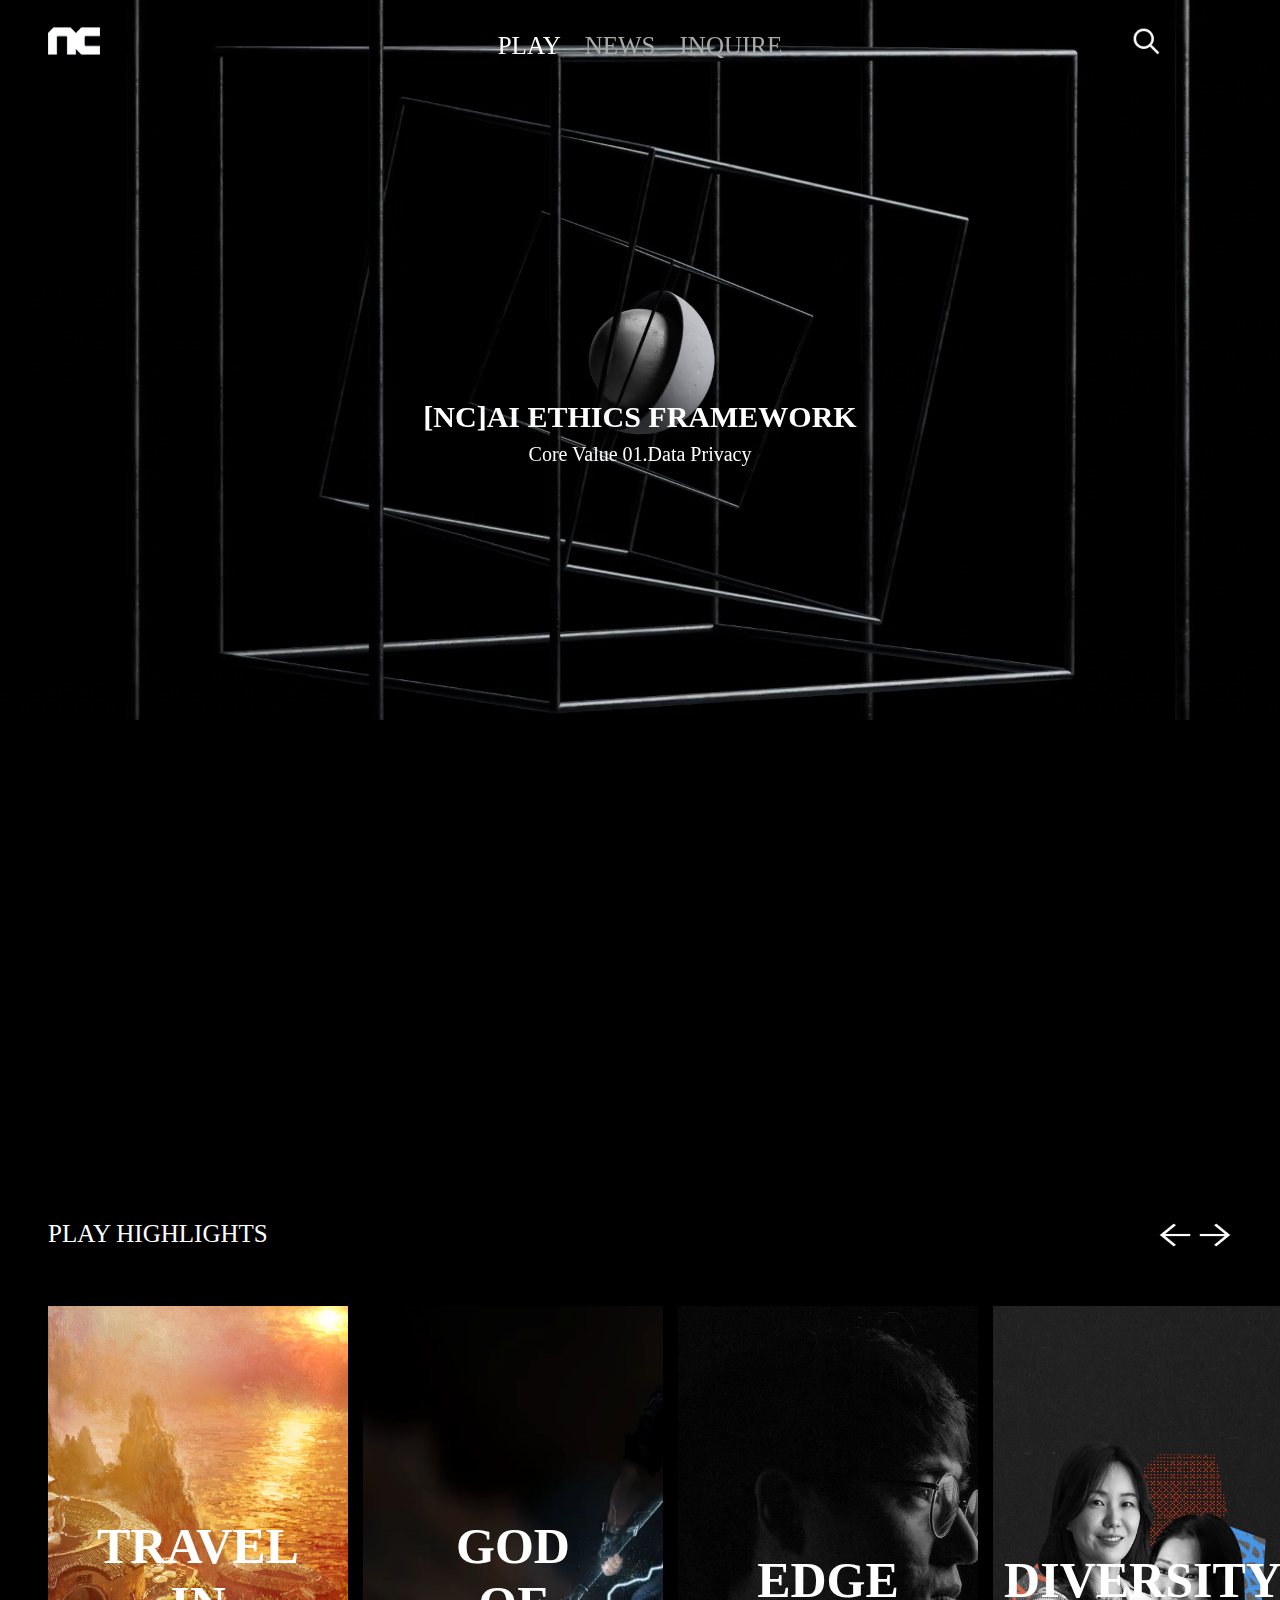
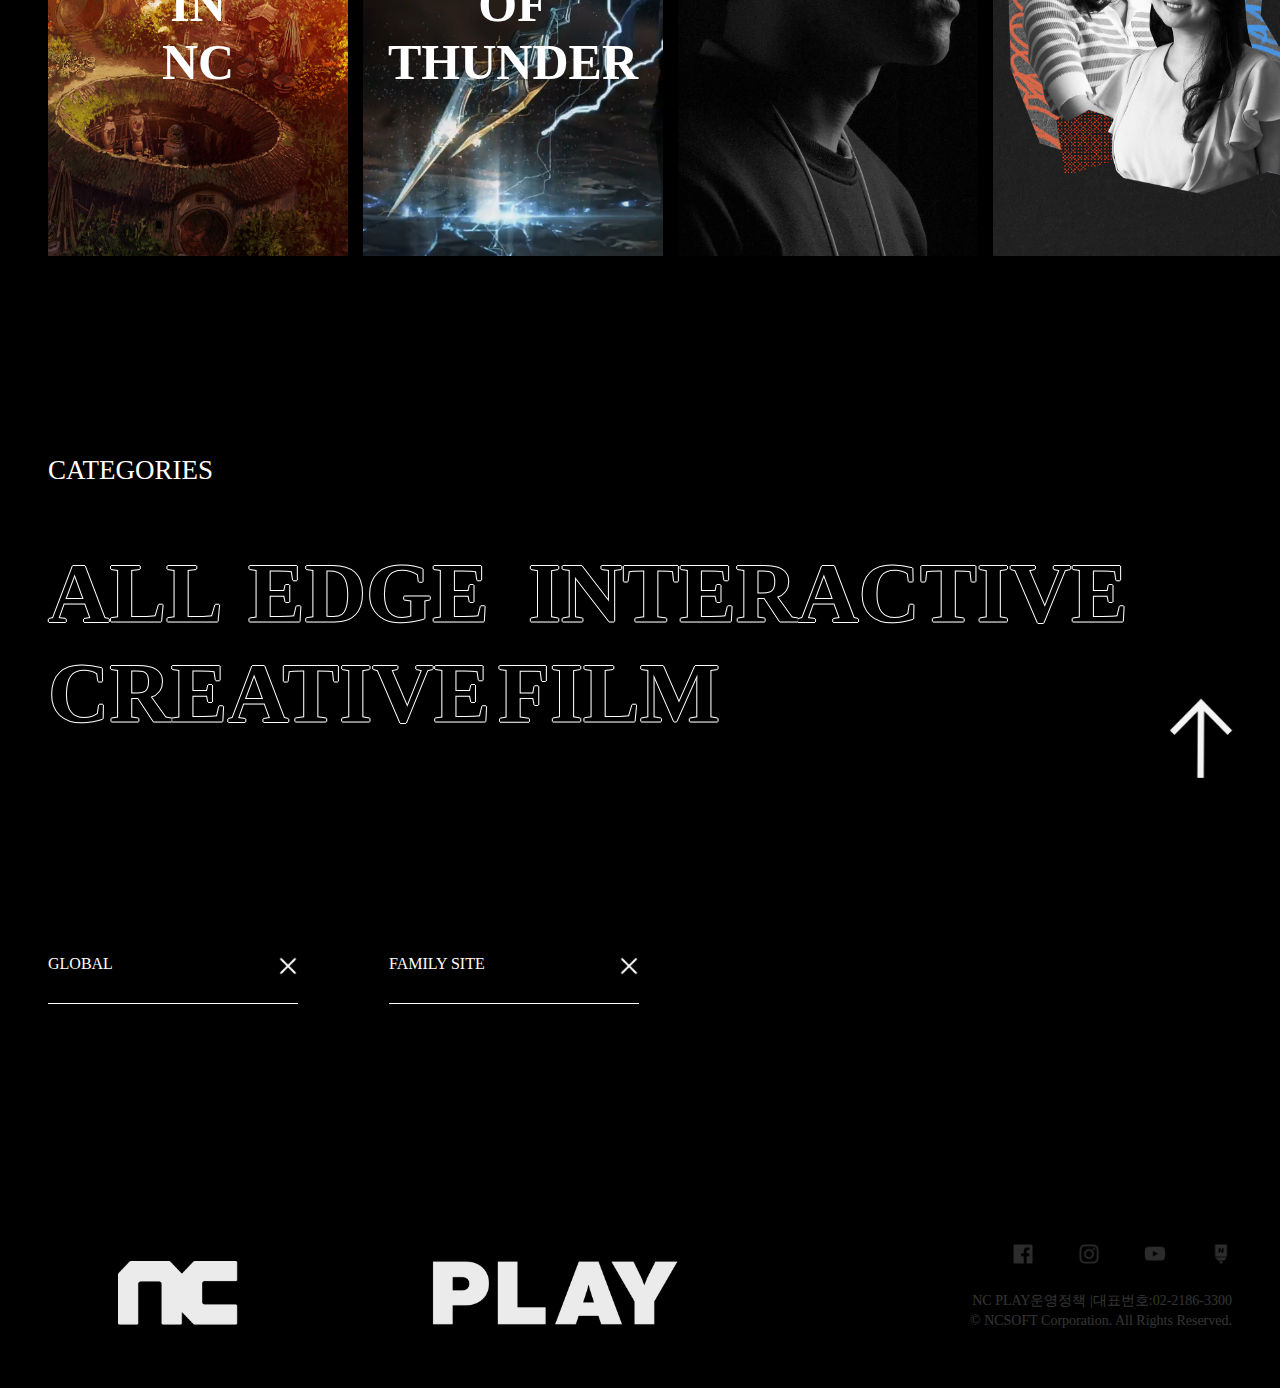
==== commit 7e692385: "Add files via upload" ====
--- a/index.html
+++ b/index.html
@@ -5,6 +5,7 @@
     <meta http-equiv="X-UA-Compatible" content="IE=edge">
     <meta name="viewport" content="width=device-width, initial-scale=1.0">
     <title>NCSOFT</title>
+    <script defer src="js/main.js"></script>
     <link rel="stylesheet" href="css/main.css">
     <link rel="preconnect" href="https://fonts.googleapis.com">
     <link rel="preconnect" href="https://fonts.gstatic.com" crossorigin>
@@ -47,7 +48,7 @@
             <!-- 전체메뉴 -->
             <div class="allMenu">
                 <h2 class="blind">메뉴 전체보기</h2>
-                <dl class="topMenu"><a href="#"></a>
+                <dl class="topMenu">
                     <dt class="blind">탑메뉴</dt>
                     <dd><a href="#">PLAY</a>
                         <ul>
@@ -69,7 +70,7 @@
                         <li><a href="#">PRESS RELEASE</a></li>
                         </ul>
                     </dd>
-                    <dd><a hef="#">SOCIAL</a>
+                    <dd><a href="#">SOCIAL</a>
                         <ul>
                         <li><a href="https://www.facebook.com/NCSOFT.Korea">FACEBOOK</a></li>
                         <li><a href="https://www.instagram.com/ncsoft.official/">INSTAGRAM</a></li>
@@ -100,7 +101,7 @@
             <fieldset>
             <legend class="blind">검색하기</legend>
                 <label for="srch" class="blind">Search</label>
-                <input type="serch" id="srch" placeholder="Search...">
+                <input type="search" id="srch" placeholder="search...">
                 <button type="submit">검색</button>
             </fieldset>
             <dl>
@@ -139,7 +140,7 @@
                             <source src="images/Play/vid_content1_article1.mp4" type="video/mp4">
                         </video>
                         <h4>TRAVEL<br/>IN<br/>NC</h4>
-                        <a href="#" class="btn_more" alt="더보기"></a>
+                        <!-- <a href="#" class="btn_more" alt="더보기"></a> -->
                     </a>
                 </article>
                 <!-- 2 -->
@@ -147,7 +148,7 @@
                     <a href="#">
                         <span><img src="images/Play/content1_article2.png" alt="GOD OF THUNDER"></span>
                         <h4>GOD<br/>OF<br/>THUNDER</h4>
-                        <a href="#" class="btn_more" alt="더보기"></a>
+                        <!-- <a href="#" class="btn_more" alt="더보기"></a> -->
                     </a>
                 </article>
                 <!-- 3 -->
@@ -158,7 +159,7 @@
                             <source src="images/Play/vid_content1_article3.png" type="video/mp4">
                         </video> -->
                         <h4>EDGE</h4>
-                        <a href="#" class="btn_more" alt="더보기"></a>
+                        <!-- <a href="#" class="btn_more" alt="더보기"></a> -->
                     </a>
                 </article>
                 <!-- 4 -->
@@ -169,7 +170,7 @@
                             <source src="images/Play/vid_content1_article4.mp4" type="video/mp4">
                         </video>
                         <h4>DIVERSITY</h4>
-                        <a href="#" class="btn_more" alt="더보기"></a>
+                        <!-- <a href="#" class="btn_more" alt="더보기"></a> -->
                     </a>
                 </article>
                 <!-- 5 -->
@@ -180,7 +181,7 @@
                             <source src="images/Play/vid_content1_article5.mp4" type="video/mp4">
                         </video> -->
                         <h4>GUILD<br/>WARS2</h4>
-                        <a href="#" class="btn_more" alt="더보기"></a>
+                        <!-- <a href="#" class="btn_more" alt="더보기"></a> -->
                     </a>
                 </article>
                 <!-- 6 -->
@@ -188,7 +189,7 @@
                     <a href="#">
                         <span><img src="images/Play/content1_article6.png" alt="NC PLAY"></span>
                         <h4>NC<br/>PLAY</h4>
-                        <a href="#" class="btn_more" alt="더보기"></a>
+                        <!-- <a href="#" class="btn_more" alt="더보기"></a> -->
                     </a>
                 </article>
                 <!-- 7 -->
@@ -196,7 +197,7 @@
                     <a href="#">
                         <span><img src="images/Play/content1_article7.png" alt="AI FRAME WORK"></span>
                         <h4>AI<br/>FRAME<br/>WORK</h4>
-                        <a href="#" class="btn_more" alt="더보기"></a>
+                        <!-- <a href="#" class="btn_more" alt="더보기"></a> -->
                     </a>
                 </article>
                 <!-- 8 -->
@@ -204,7 +205,7 @@
                     <a href="#">
                         <span><img src="images/Play/content1_article8.jpg" alt="LINEAGE MONSTER ENCY"></span>
                         <h4>LINEAGE<br/>MONSTER<br/>ENCY</h4>
-                        <a href="#" class="btn_more" alt="더보기"></a>
+                        <!-- <a href="#" class="btn_more" alt="더보기"></a> -->
                     </a>
                 </article>
                 </div>
@@ -231,7 +232,7 @@
                         <p>2022.09.20 <span>Stories</span></p>
                         <h4>Guild Wars 2,Blade &amp; Soul|<br/>
                         Travel in NC #Autumn</h4>
-                        <a href="#" class="btn_more" alt="더보기"></a>
+                        <!-- <a href="#" class="btn_more" alt="더보기"></a> -->
                     </a>
                 </article>
                 <!-- 2 -->
@@ -240,7 +241,7 @@
                         <span><img src="images/Play/sub/content2_article2.png" alt="EDGE"></span>
                         <p>2022.09.20 <span>EDGE</span></p>
                         <h4>EDGE| AI에게 노래를 가르쳐주다</h4>
-                        <a href="#" class="btn_more" alt="더보기"></a>
+                        <!-- <a href="#" class="btn_more" alt="더보기"></a> -->
                     </a>
                 </article>
                 <!-- 3 -->
@@ -250,7 +251,7 @@
                         <p>2022.09.13 <span>EDGE</span></p>
                         <h4>EDGE|리니지W,또 다른 W를<br/>
                         만나다</h4>
-                        <a href="#" class="btn_more" alt="더보기"></a>
+                        <!-- <a href="#" class="btn_more" alt="더보기"></a> -->
                     </a>
                 </article>
                 <!-- 4 -->
@@ -259,7 +260,7 @@
                         <span><img src="images/Play/sub/content2_article4.jpg" alt="IP"></span>
                         <p>2022.09.07 <span>IP</span></p>
                         <h4>Lineage W x WONSOJU BI 영상</h4>
-                        <a href="#" class="btn_more" alt="더보기"></a>
+                        <!-- <a href="#" class="btn_more" alt="더보기"></a> -->
                     </a>
                 </article>
                 <!-- 5 -->
@@ -268,7 +269,7 @@
                         <span><img src="images/Play/sub/content2_article5.jpg" alt="IP"></span>
                         <p>2022.09.07 <span>IP</span></p>
                         <h4>Lineage W x WONSOJU</h4>
-                        <a href="#" class="btn_more" alt="더보기"></a>
+                        <!-- <a href="#" class="btn_more" alt="더보기"></a> -->
                     </a>
                 </article>
                 <!-- 6 -->
@@ -277,7 +278,7 @@
                         <span><img src="images/Play/sub/content2_article6.jpg" alt="IP"></span>
                         <p>2022.09.07 <span>IP</span></p>
                         <h4>Lineage W x WONSOJU 티징 영상</h4>
-                        <a href="#" class="btn_more" alt="더보기"></a>
+                        <!-- <a href="#" class="btn_more" alt="더보기"></a> -->
                     </a>
                 </article>
                 <!-- 7 -->
@@ -287,7 +288,7 @@
                         <p>2022.09.07 <span>Sound</span></p>
                         <h4>The Making of &lt;Blade&amp;Soul2&gt; Sound<br />
                         Part2.MUSIC DESIGN</h4>
-                        <a href="#" class="btn_more" alt="더보기"></a>
+                        <!-- <a href="#" class="btn_more" alt="더보기"></a> -->
                     </a>
                 </article>
                 <!-- 8 -->
@@ -297,7 +298,7 @@
                         <p>2022.09.07 <span>IP</span></p>
                         <h4>Guild Wars 2|10thAnniversary<br />
                         Community Event Sketch</h4>
-                        <a href="#" class="btn_more" alt="더보기"></a>
+                        <!-- <a href="#" class="btn_more" alt="더보기"></a> -->
                     </a>
                 </article>
                 <!-- 9 -->
@@ -306,7 +307,7 @@
                         <span><img src="images/Play/sub/content2_article9.png" alt="EDGE"></span>
                         <p>2022.09.06 <span>EDGE</span></p>
                         <h4>EDGE|10년이란 시간이 빚어낸 길드워2</h4>
-                        <a href="#" class="btn_more" alt="더보기"></a>
+                        <!-- <a href="#" class="btn_more" alt="더보기"></a> -->
                     </a>
                 </article>
                 <!-- 10 -->
@@ -315,7 +316,7 @@
                         <span><img src="images/Play/sub/content2_article10.png" alt="Sound"></span>
                         <p>2022.09.01 <span>EDGE</span></p>
                         <h4>&lt;Blade&amp;Soul2&gt; 1st 10thAnniversary:REBORN</h4>
-                        <a href="#" class="btn_more" alt="더보기"></a>
+                        <!-- <a href="#" class="btn_more" alt="더보기"></a> -->
                     </a>
                 </article>
                 <!-- 11 -->
@@ -325,7 +326,7 @@
                         <p>2022.08.31 <span>EDGE</span></p>
                         <h4>The Making of &lt;Blade&amp;Soul2&gt; Sound<br/>
                         Part1.SOUND DESIGN</h4>
-                        <a href="#" class="btn_more" alt="더보기"></a>
+                        <!-- <a href="#" class="btn_more" alt="더보기"></a> -->
                     </a>
                 </article>
                 <!-- 12 -->
@@ -334,7 +335,7 @@
                         <span><img src="images/Play/sub/content2_article12.png" alt="EDGE"></span>
                         <p>2022.08.30 <span>EDGE</span></p>
                         <h4>EDGE|창원NC파크,TL테마파크가 되다</h4>
-                        <a href="#" class="btn_more" alt="더보기"></a>
+                        <!-- <a href="#" class="btn_more" alt="더보기"></a> -->
                     </a>
                 </article>
                 </div>
@@ -403,5 +404,4 @@
     <!-- //footer -->
 </div>
 </body>
-<script defer src="js/main.js"></script>
 </html>